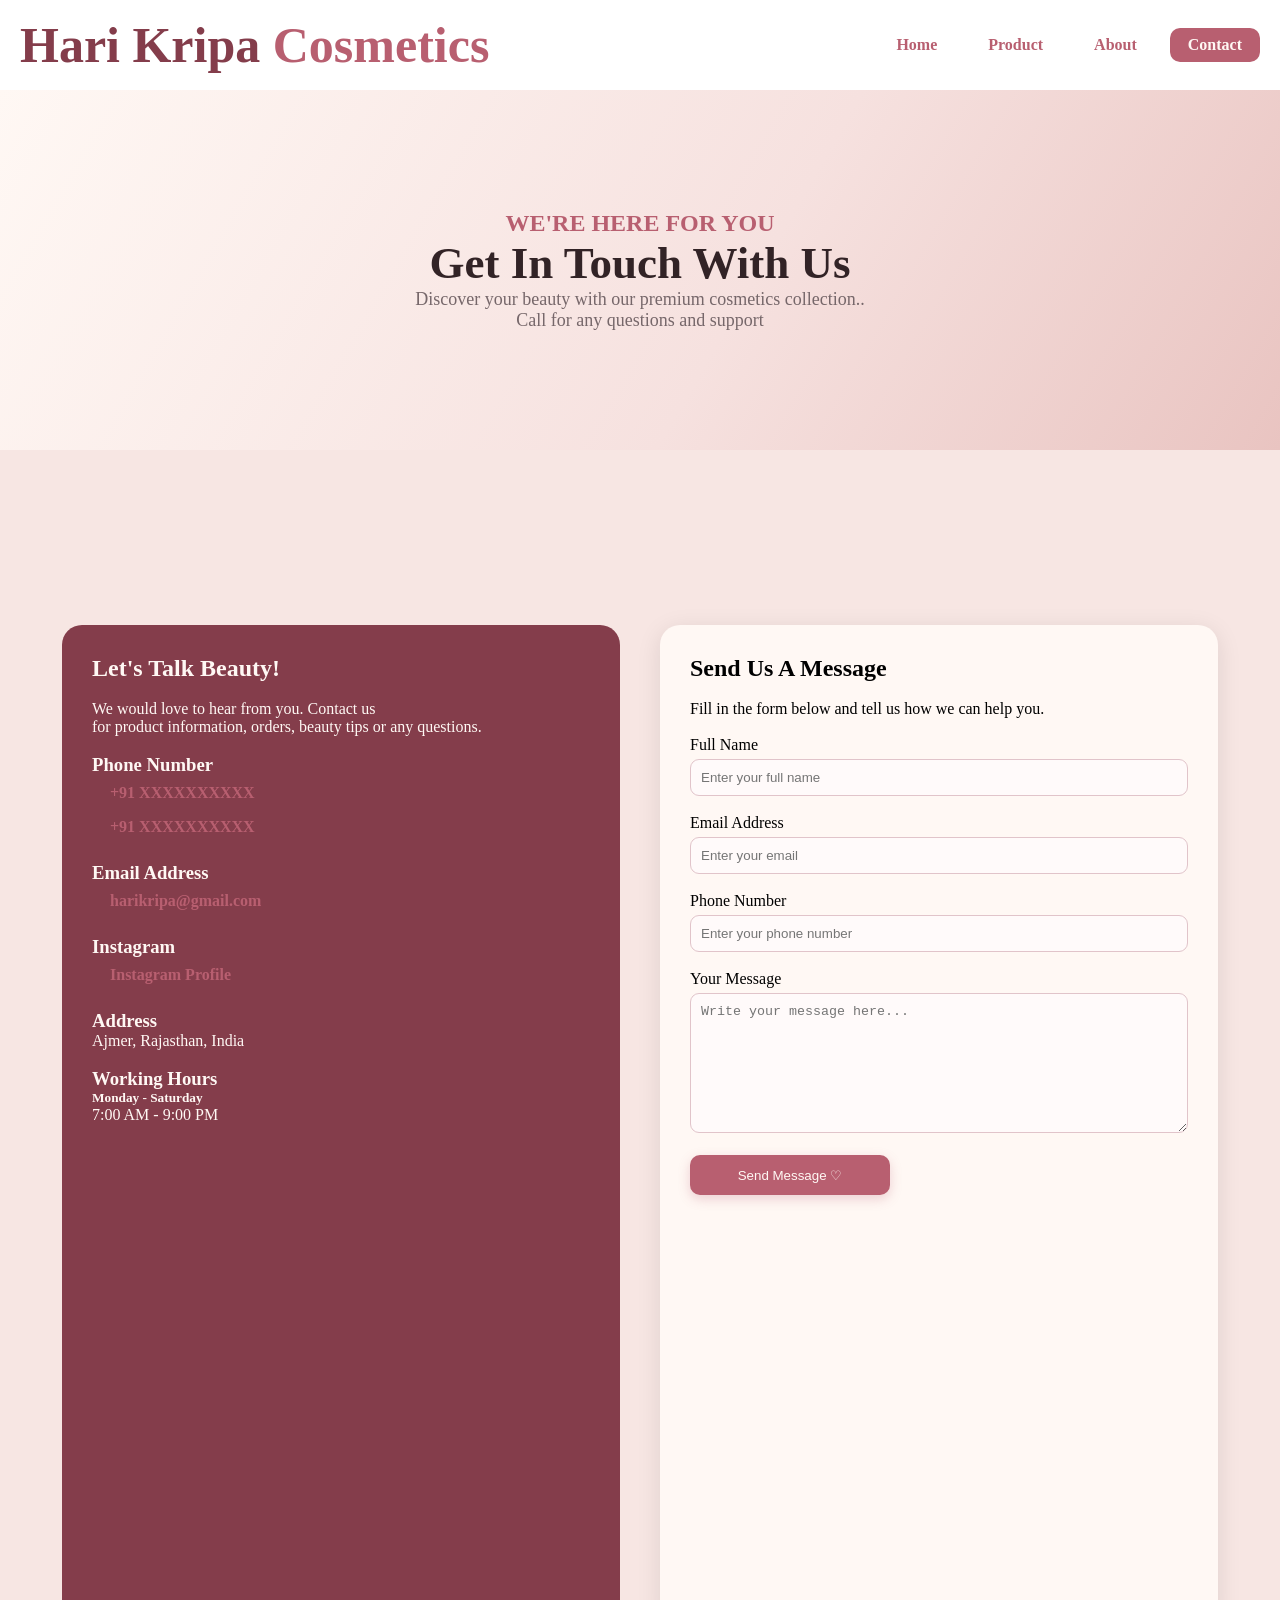
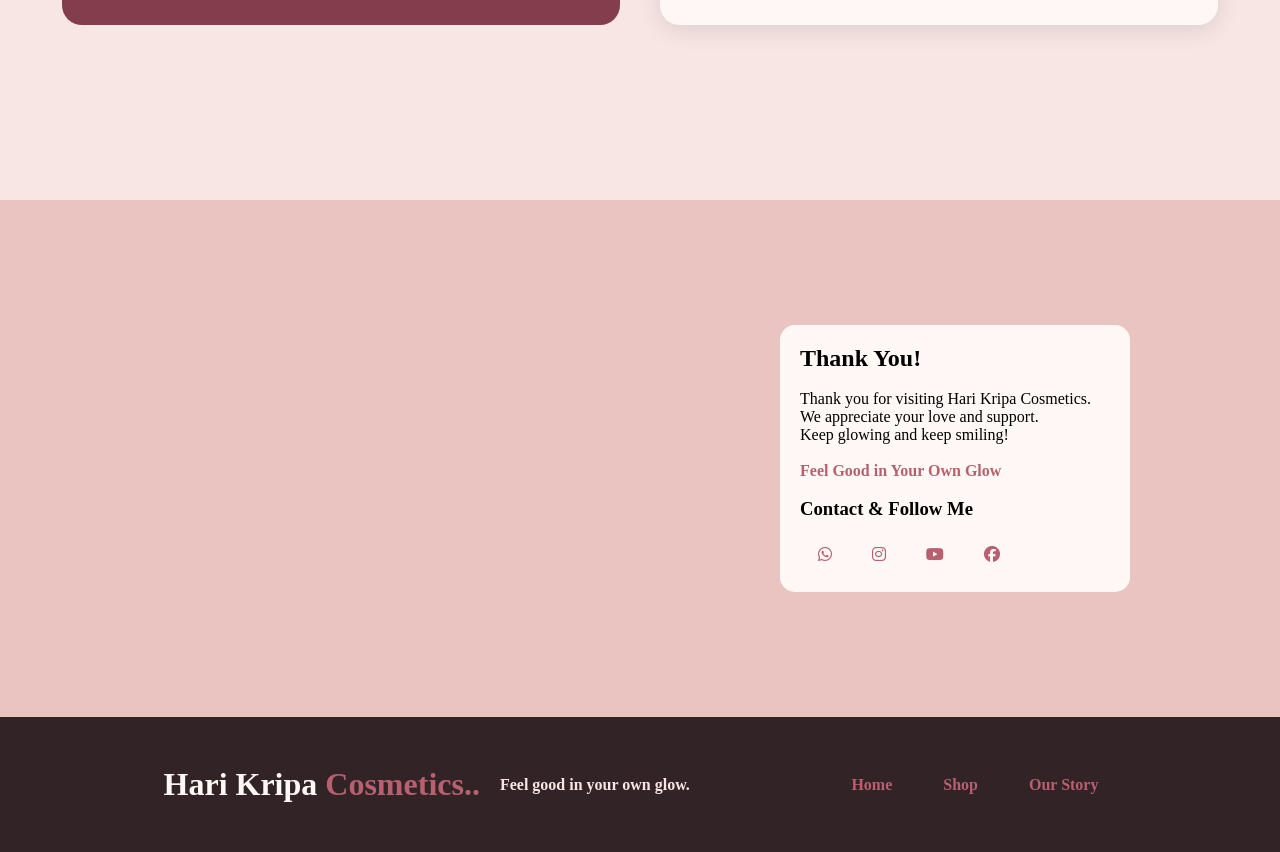
==== contact.html @ 554f442d "first commit" ====
<!DOCTYPE html>
<html lang="en">
<head>
    <meta charset="UTF-8">
    <meta name="viewport" content="width=device-width, initial-scale=1.0">
    <title>Contact Us - Hari Kripa Cosmetics</title>
    <link rel="stylesheet" href="style.css">
    <link rel="stylesheet" href="https://cdnjs.cloudflare.com/ajax/libs/font-awesome/6.5.1/css/all.min.css">
</head>
<body>
    <header>
        <h1>Hari Kripa <span style="color: #b85f70;"> Cosmetics</span></h1>
        <ul>
            <li><a href="index.html">Home</a></li>
            <li><a href="product.html">Product</a></li>
            <li><a href="about.html">About</a></li>
            <li><a href="contact.html" id="home">Contact</a></li>
        </ul>
    </header>
    <div class="pd">
        <h3 id="n">WE'RE HERE FOR YOU</h3>
        <h1 id="o">Get In Touch With Us</h1>
        <p class="p-text">Discover your beauty with our premium cosmetics collection..</p>
        <p class="p-text">Call for any questions and support</p>
    </div>
    <div class="co">
        <div class="co-1">
            <h2>Let's Talk Beauty!</h2>
            <br>
            <p class="pg">
                We would love to hear from you. Contact us <br> for product
                information, orders, beauty tips or any questions.
            </p>
            <br>
            <div class="no">
                <h3>Phone Number</h3>
                <p><a href="tel:9257614368">+91 XXXXXXXXXX</a></p>
                <p><a href="https://wa.me/919257614368" target="_blank">+91 XXXXXXXXXX</a></p>
            </div>
            <br>
            <div class="em">
                <h3>Email Address</h3>
                <p><a href="mailto:kumawatvikash3121@email.com">harikripa@gmail.com</a></p>
            </div>
            <br>
            <div class="in">
                <h3>Instagram</h3>
                <p><a href="https://www.instagram.com/radha_fency_store_thanwala.19/" target="_blank">Instagram Profile</a></p>
            </div>
            <br>
            <div class="ad">
                <h3>Address</h3>
                <p>Ajmer, Rajasthan, India</p>
            </div>
            <br>
            <div class="tim">
                <h3>Working Hours</h3>
                <h5>Monday - Saturday</h5>
                <p>7:00 AM - 9:00 PM</p>
            </div>
        </div>
        <div class="co-2">
            <h2>Send Us A Message</h2>
            <br>
            <p>Fill in the form below and tell us how we can help you.</p>
            <br>
            <form action="#">
                <div class="na">
                    <label for="name">Full Name</label>
                    <input type="text" id="name" name="name" placeholder="Enter your full name" required>
                </div><br>
                <div class="ema">
                    <label for="email">Email Address</label>
                    <input type="email" id="email" name="email" placeholder="Enter your email" required>
                </div><br>
                <div class="ph">
                    <label for="phone">Phone Number</label>
                    <input type="tel" id="phone" name="phone" placeholder="Enter your phone number">
                </div><br>
                <div class="form-group">
                    <label for="message">Your Message</label>
                    <textarea id="message" name="message" placeholder="Write your message here..." required style="height: 140px;"></textarea>
                </div>
                <br>
                <button type="submit" class="submit-btn">
                    Send Message ♡
                </button>
            </form>
        </div>
    </div>
    
    <div class="map">
        <iframe src="https://www.google.com/maps/embed?pb=!1m14!1m8!1m3!1d3568.7986909020283!2d74.4634955!3d26.5587343!3m2!1i1024!2i768!4f13.1!3m3!1m2!1s0x396bc59c2519ebc7%3A0x894282e030fed370!2sRadha%20fency%20store%20Thanwala!5e0!3m2!1sen!2sin!4v1792744428279!5m2!1sen!2sin" width="600" height="437" style="border:0;" allowfullscreen="" loading="lazy" referrerpolicy="strict-origin-when-cross-origin" title="Location Map"></iframe>
        <div class="if">
            <h2>Thank You!</h2><br>
            <p>Thank you for visiting Hari Kripa Cosmetics. <br>We appreciate your love and support. <br> Keep glowing and keep smiling!</p>
            <br>
            <p style="font-weight: bold; color: #b85f70;">Feel Good in Your Own Glow</p>
            <br>
            <div class="social-contact">
                <h3>Contact & Follow Me</h3>
                <br>
                <!-- WhatsApp -->
                <a href="https://wa.me/919257614368" target="_blank" aria-label="WhatsApp" title="WhatsApp">
                    <i class="fab fa-whatsapp"></i>
                </a>

                <!-- Instagram -->
                <a href="https://www.instagram.com/radha_fency_store_thanwala.19/" target="_blank" aria-label="Instagram" title="Instagram">
                    <i class="fab fa-instagram"></i>
                </a>

                <!-- YouTube -->
                <a href="https://www.youtube.com/" target="_blank" aria-label="YouTube" title="YouTube">
                    <i class="fab fa-youtube"></i>
                </a>
                
                <!-- Facebook -->
                <a href="https://www.facebook.com/" target="_blank" aria-label="Facebook" title="Facebook">
                    <i class="fab fa-facebook"></i>
                </a>
            </div>
        </div>
    </div>
    
    <footer>
        <div class="box-1">
            <h1 id="k">Hari Kripa <span style="color: #b85f70;"> Cosmetics..</span></h1>
            <h4 id="l">Feel good in your own glow.</h4>
        </div>
        <div class="box-2">
            <ul>
                <li><a href="index.html">Home</a></li>
                <li><a href="product.html">Shop</a></li>
                <li><a href="about.html">Our Story</a></li>
            </ul>
        </div>
    </footer>
</body>
</html>
---- style.css ----
*{
    padding: 0;
    margin: 0;
    box-sizing: border-box;
}
html {
    scroll-behavior: smooth;
}
body {
    animation: fadeInPage 0.8s ease-in-out;
}
@keyframes fadeInPage {
    from { opacity: 0; }
    to { opacity: 1; }
}

/* --- HEADER & NAVBAR FIX --- */
header{
    height: 10vh;
    width: 100%;
    display: flex;
    align-items: center;
    justify-content: space-between;
    position: absolute;
    top: 0;
    z-index: 100;
    padding: 0 20px;
}
header>h1{
    color: #843d4b;
    font-family: 'Edwardian Script ITC', cursive;
    font-size: 50px;
    transition: transform 0.3s ease;
    white-space: nowrap;
}
header>h1:hover {
    transform: scale(1.03);
}

ul{
    display: flex;
    justify-content: flex-end;
    align-items: center;
    gap: 15px;
    list-style-type: none;
    width: auto;
}
li{
    border-radius: 10px;
    transition: all 0.3s ease;
    overflow: hidden;
}
a{
    text-decoration: none;
    color: #b85f70;
    display: inline-block;
    padding: 8px 18px;
    font-weight: bold;
    font-size: 16px;
    transition: background-color 0.3s ease, color 0.3s ease, transform 0.3s ease;
    border-radius: 8px;
}
li:hover a, a:hover {
    background-color: #b85f70;
    color: #fff8f4;
}
#home{
    background-color: #b85f70;
    color:#fff8f4;
}

/* --- HERO BOX --- */
.box{
    background: linear-gradient(120deg, #fff8f4 0%, #f6e1df 58%, #e9c4c1 100%);
    height: 95vh;
    width: 100%;
    margin-top: 10vh;
    display: flex;
    align-items: center;
    justify-content: space-between;
    padding: 0 5%;
}
.left{
    height: auto;
    width: 45%;
    animation: slideInLeft 1s ease-out forwards;
}
@keyframes slideInLeft {
    from { opacity: 0; transform: translateX(-50px); }
    to { opacity: 1; transform: translateX(0); }
}
.left>h1{
    color: #b85f70;
    font-size: 50px;
}
.left>h3{
    font-size: 40px;
    color: #843d4b;
    font-family: 'Edwardian Script ITC', cursive;
}
button, .submit-btn{
    height: 40px;
    width: 200px;
    border-radius: 10px;
    background-color: #b85f70;
    color:#fff8f4;
    border: none;
    cursor: pointer;
    transition: all 0.3s ease;
    box-shadow: 0 4px 12px rgba(185, 87, 112, 0.25);
}
button:hover, .submit-btn:hover {
    background-color: #87364c;
    transform: translateY(-4px) scale(1.02);
    box-shadow: 0 8px 20px rgba(135, 54, 76, 0.4);
}
.right{
    height: 450px;
    width: 350px;
    border: 1px solid #b85f70;
    background: url('photo/1.png') no-repeat center center/cover;
    border-radius: 15px;
    animation: floatImage 4s ease-in-out infinite, slideInRight 1s ease-out forwards;
}
@keyframes slideInRight {
    from { opacity: 0; transform: translateX(50px); }
    to { opacity: 1; transform: translateX(0); }
}
@keyframes floatImage {
    0%, 100% { transform: translateY(0); }
    50% { transform: translateY(-12px); }
}

/* --- SECTION 1 --- */
.box1{
    min-height: 60vh;
    width: 100%;
    background-color: #f7e6e3;
    text-align: center;
    padding: 40px 20px;
}
.up{
    margin-bottom: 30px;    
}
.down{
    display: flex;
    align-items: center;
    justify-content: center;
    gap: 20px;
    flex-wrap: wrap;
}
.d{
    background-color: #fff8f4;
    height: 180px;
    width: 300px;
    color: #b85f70;
    border-radius: 15px;
    padding: 20px;
    transition: transform 0.3s ease, box-shadow 0.3s ease;
}
.d:hover {
    transform: translateY(-5px);
    box-shadow: 0 8px 20px rgba(0, 0, 0, 0.08);
}
.d-title{
    margin-bottom: 10px;
    color: #843d4b;
}

/* --- SECTION 2 (BESTSELLERS & PRODUCTS) --- */
.box2{
    padding: 50px 20px;
    width: 100%;
    background: #fdf0ed;
}
.head{
    text-align: center;
    margin-bottom: 30px;
}
.foot{
    display: flex;
    align-items: center;
    justify-content: center;
    gap: 25px;
    flex-wrap: wrap;
}
.pro{
    height: 400px;
    width: 250px;
    border-radius: 20px;
    background-color: #fff8f4;
    transition: transform 0.4s cubic-bezier(0.175, 0.885, 0.32, 1.275), box-shadow 0.4s ease;
    cursor: pointer;
    overflow: hidden;
    box-shadow: 0 4px 15px rgba(0,0,0,0.05);
}
.pro:hover{
    transform: translateY(-12px) scale(1.02);
    box-shadow: 0 15px 30px rgba(184, 95, 112, 0.25);
}
.pro .a{
    height: 65%;
    width: 100%;
    background-size: cover;
    background-position: center;
    transition: transform 0.5s ease;
}
.pro:hover .a {
    transform: scale(1.05);
}
.pro .b{
    padding: 15px;
    text-align: center;
}
.pro .b h2 {
    color: #b85f70;
    font-size: 20px;
}
.pro .b h3 {
    color: #322326;
    font-size: 16px;
    margin-top: 5px;
}

/* --- SECTION 3 --- */
.box3{
    padding: 60px 20px;
    width: 100%;
}
.c{
    width: 80%;
    margin: auto;
    padding: 40px;
    border-radius: 20px;
    background-color: #843d4b;
    text-align: center;
    transition: transform 0.4s ease, box-shadow 0.4s ease;
}
.c:hover {
    transform: scale(1.01);
    box-shadow: 0 10px 25px rgba(132, 61, 75, 0.3);
}

/* --- FOOTER --- */
footer{
    min-height: 15vh;
    width: 100%;
    background-color: #322326;
    display: flex;
    align-items: center;
    justify-content: space-evenly;
    flex-wrap: wrap;
    padding: 20px;
}
footer a {
    color: #b85f70;
    transition: color 0.3s ease;
}
footer a:hover {
    color: #f7e6e3;
}
.box-1, .box-2 {
    display: flex;
    align-items: center;
    justify-content: space-around;
    gap: 20px;
}

/* --- PAGES SHARED STYLES --- */
.pd{
    height: 40vh;
    width: 100%;
    background: linear-gradient(120deg, #fff8f4 0%, #f6e1df 58%, #e9c4c1 100%);
    margin-top: 10vh;
    text-align: center;
    display: flex;
    flex-direction: column;
    justify-content: center;
    animation: fadeInDown 0.8s ease-out;
}
@keyframes fadeInDown {
    from { opacity: 0; transform: translateY(-30px); }
    to { opacity: 1; transform: translateY(0); }
}
#n{
    font-size: x-large;
    color: #b85f70;
}
#o{
    font-size: 45px;
    color: #322326;
}
.p-text{
    font-size: large;
    color: #76676a;
}
.f-heading{
    color:#b85f70;
    font-family: 'Edwardian Script ITC', cursive;
    font-size: 32px;
}
#E{ color: #843d4b; }
#g{ color: #322326; }
#h{ color:#f7e6e3; font-family: 'Edwardian Script ITC', cursive; font-size: xx-large; }
#i{ color: #fff8f4; }
#j{ color: #f7e6e3; }
#k{ color: #fff8f4; }
#l{ color: #f7e6e3; }

/* --- PRODUCT PAGE GRID --- */
.product-grid {
    display: flex;
    justify-content: center;
    align-items: center;
    gap: 30px;
    flex-wrap: wrap;
    padding: 50px 10%;
    background-color: #fff8f4;
}

/* --- ABOUT PAGE --- */
.ab{
    min-height: 75vh;
    width: 100%;
    display: flex;
    align-items: center;
    justify-content: center;
    padding: 40px;
    gap: 40px;
    background: linear-gradient(120deg, #fff8f4 0%, #f6e1df 58%, #e9c4c1 100%);
}
.ac{ width: 50%; }
.ab>img{
    height: 400px;
    width: 450px;
    object-fit: cover;
    border-radius: 15px;
}
.bc{
    padding: 50px 20px;
    width: 100%;
    text-align: center;
    background: linear-gradient(120deg, #fff8f4 0%, #f6e1df 58%, #e9c4c1 100%);
}
.tt-text{
    color: #76676a;
}
.bc-4{
    height: 100px;
    width: 220px;
    display: flex;
    align-items: center;
    justify-content: center;
    background-color: #fff8f4;
    border-radius: 10px;
    transition: transform 0.3s ease;
}
.bc-4:hover {
    transform: translateY(-8px);
}
.bc-2{
    display: flex;
    align-items: center;
    justify-content: center;
    gap: 20px;
    flex-wrap: wrap;
    margin-top: 30px;
}
.at-text{ color: #843d4b; }

/* --- CONTACT PAGE --- */
.co{
    height: 150vh;
    padding: 50px 20px;
    width: 100%;
    display: flex;
    align-items: center;
    justify-content: center;
    gap: 40px;
    background-color: #f7e6e3;
    flex-wrap: wrap;
}
.co-1, .co-2{
    height: 80%;
    width: 45%;
    min-width: 320px;
    border-radius: 20px;
    padding: 30px;
}
.co-1{
    background-color: #843d4b;
    color: #fff8f4;
}
.co-1>a{
    color: #fdf0edz;
}
.co-2{
    background-color: #fff8f4;
    box-shadow: 0 5px 25px rgba(0,0,0,0.1);
}
input, textarea{
    width: 100%;
    padding: 10px;
    margin-top: 5px;
    border: 1px solid #e1c4ca;
    border-radius: 9px;
    outline: none;
    background: #fffafa;
}
.map{
    padding: 40px;
    width: 100%;
    display: flex;
    align-items: center;
    justify-content: center;
    gap: 30px;
    background-color: #e9c4c1;
    flex-wrap: wrap;
}
.if{
    width: 350px;
    border-radius: 15px;
    padding: 20px;
    background: #fff8f4;
}
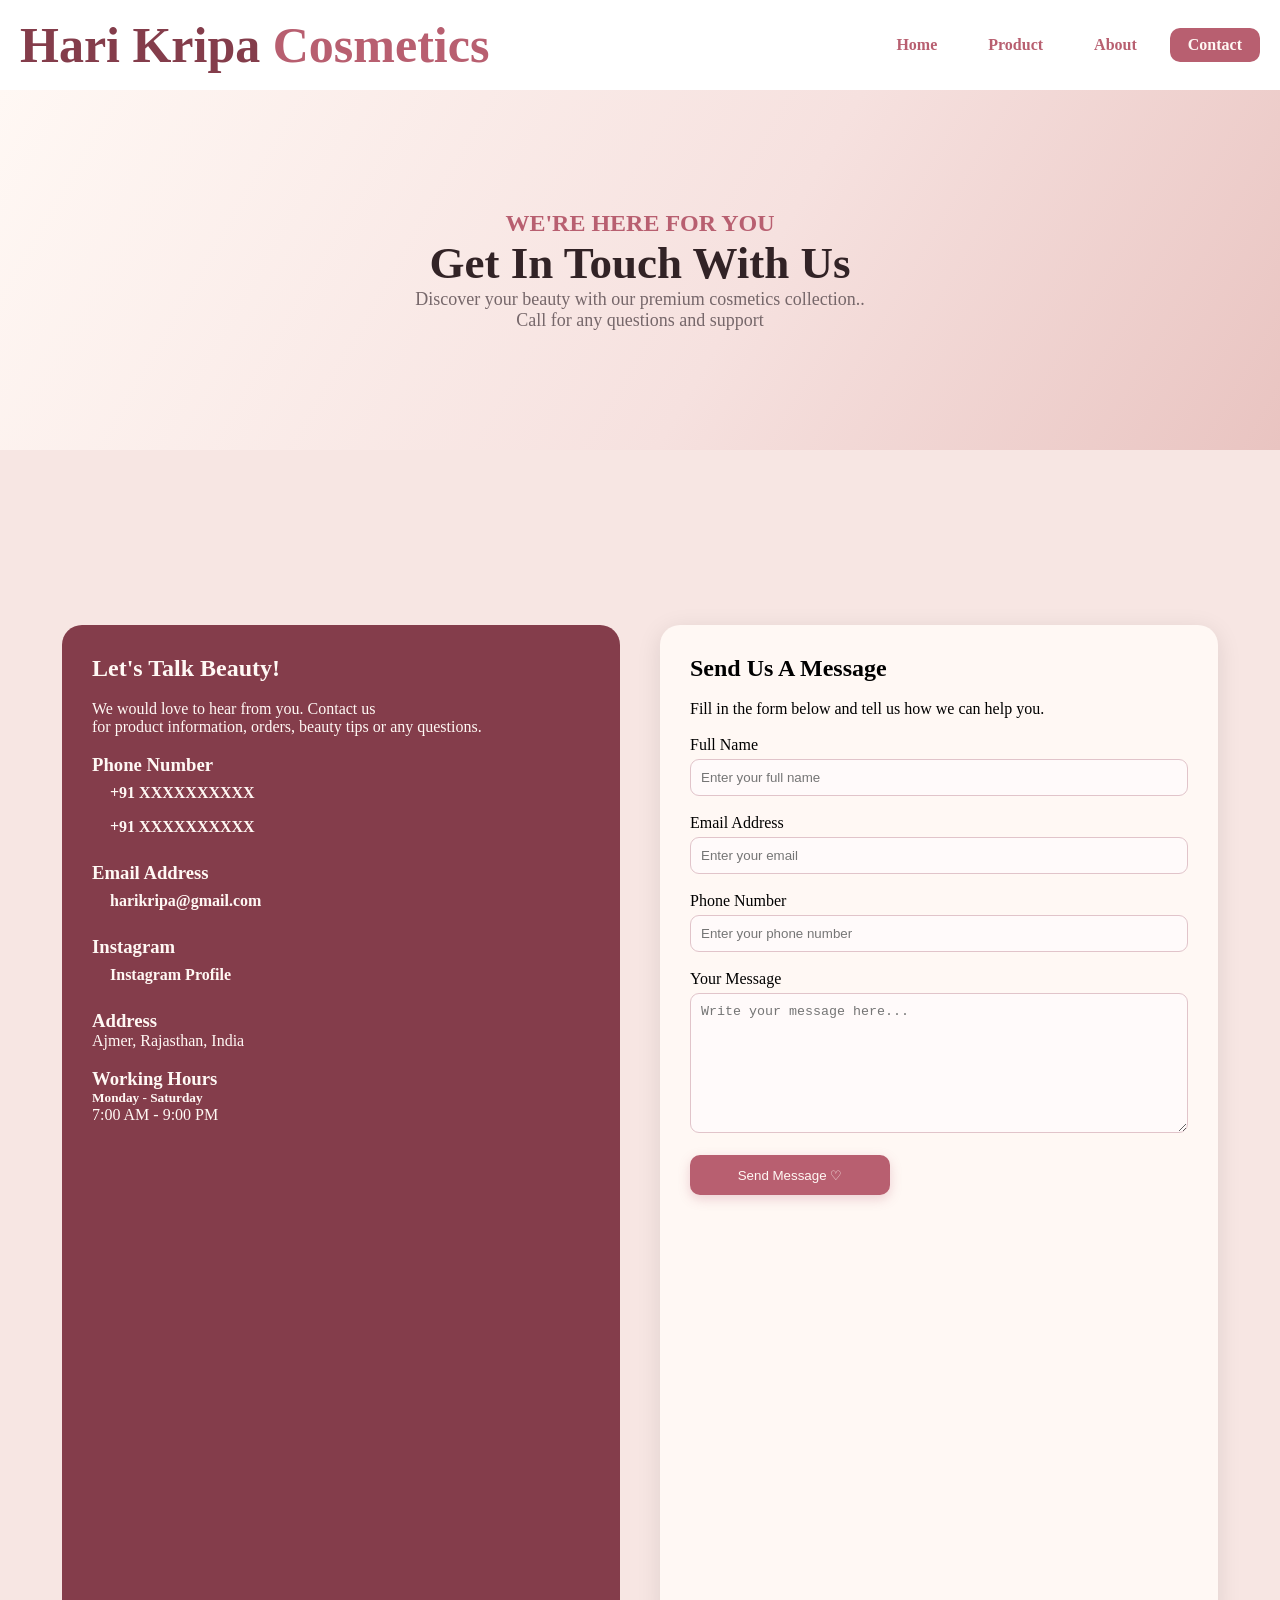
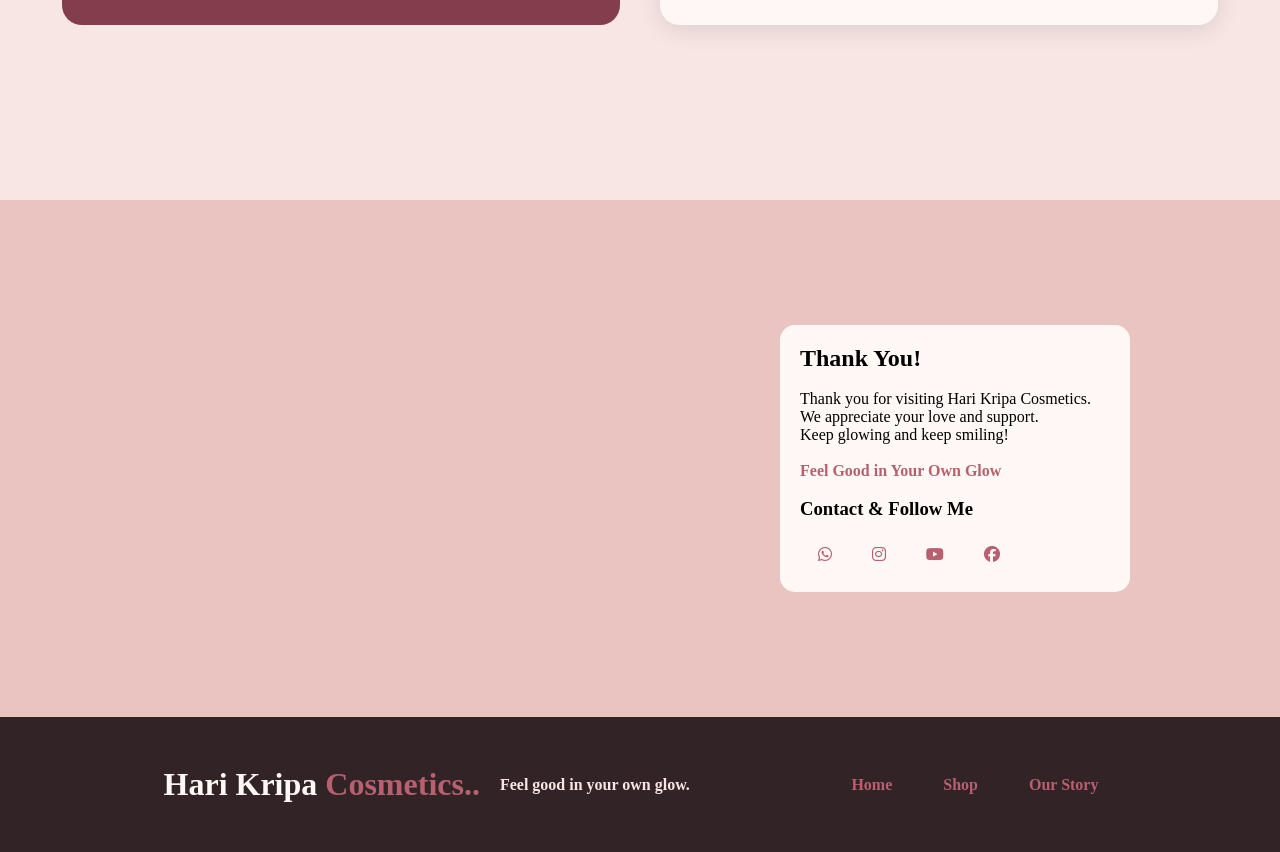
==== commit 79b092d2: "second commit" ====
--- a/contact.html
+++ b/contact.html
@@ -40,7 +40,7 @@
             <br>
             <div class="em">
                 <h3>Email Address</h3>
-                <p><a href="mailto:kumawatvikash3121@email.com">harikripa@gmail.com</a></p>
+                <p><a href="mailto:kumawatvikash3121@gmail.com">harikripa@gmail.com</a></p>
             </div>
             <br>
             <div class="in">
--- a/style.css
+++ b/style.css
@@ -71,7 +71,10 @@
 
 /* --- HERO BOX --- */
 .box{
-    background: linear-gradient(120deg, #fff8f4 0%, #f6e1df 58%, #e9c4c1 100%);
+    position: relative;
+    isolation: isolate;
+    overflow: hidden;
+    background: #302326;
     height: 95vh;
     width: 100%;
     margin-top: 10vh;
@@ -79,6 +82,20 @@
     align-items: center;
     justify-content: space-between;
     padding: 0 5%;
+}
+.box-video{
+    position: absolute;
+    inset: 0;
+    width: 100%;
+    height: 100%;
+    object-fit: cover;
+    z-index: -2;
+}
+.box-overlay{
+    position: absolute;
+    inset: 0;
+    background: linear-gradient(90deg, rgba(255,248,244,.94) 0%, rgba(255,248,244,.78) 42%, rgba(48,35,38,.18) 100%);
+    z-index: -1;
 }
 .left{
     height: auto;
@@ -392,11 +409,14 @@
     color: #fff8f4;
 }
 .co-1>a{
-    color: #fdf0edz;
+    color: #fdf0ed;
 }
 .co-2{
     background-color: #fff8f4;
     box-shadow: 0 5px 25px rgba(0,0,0,0.1);
+}
+.co .co-1 p a{
+    color: #fff8f4;
 }
 input, textarea{
     width: 100%;
